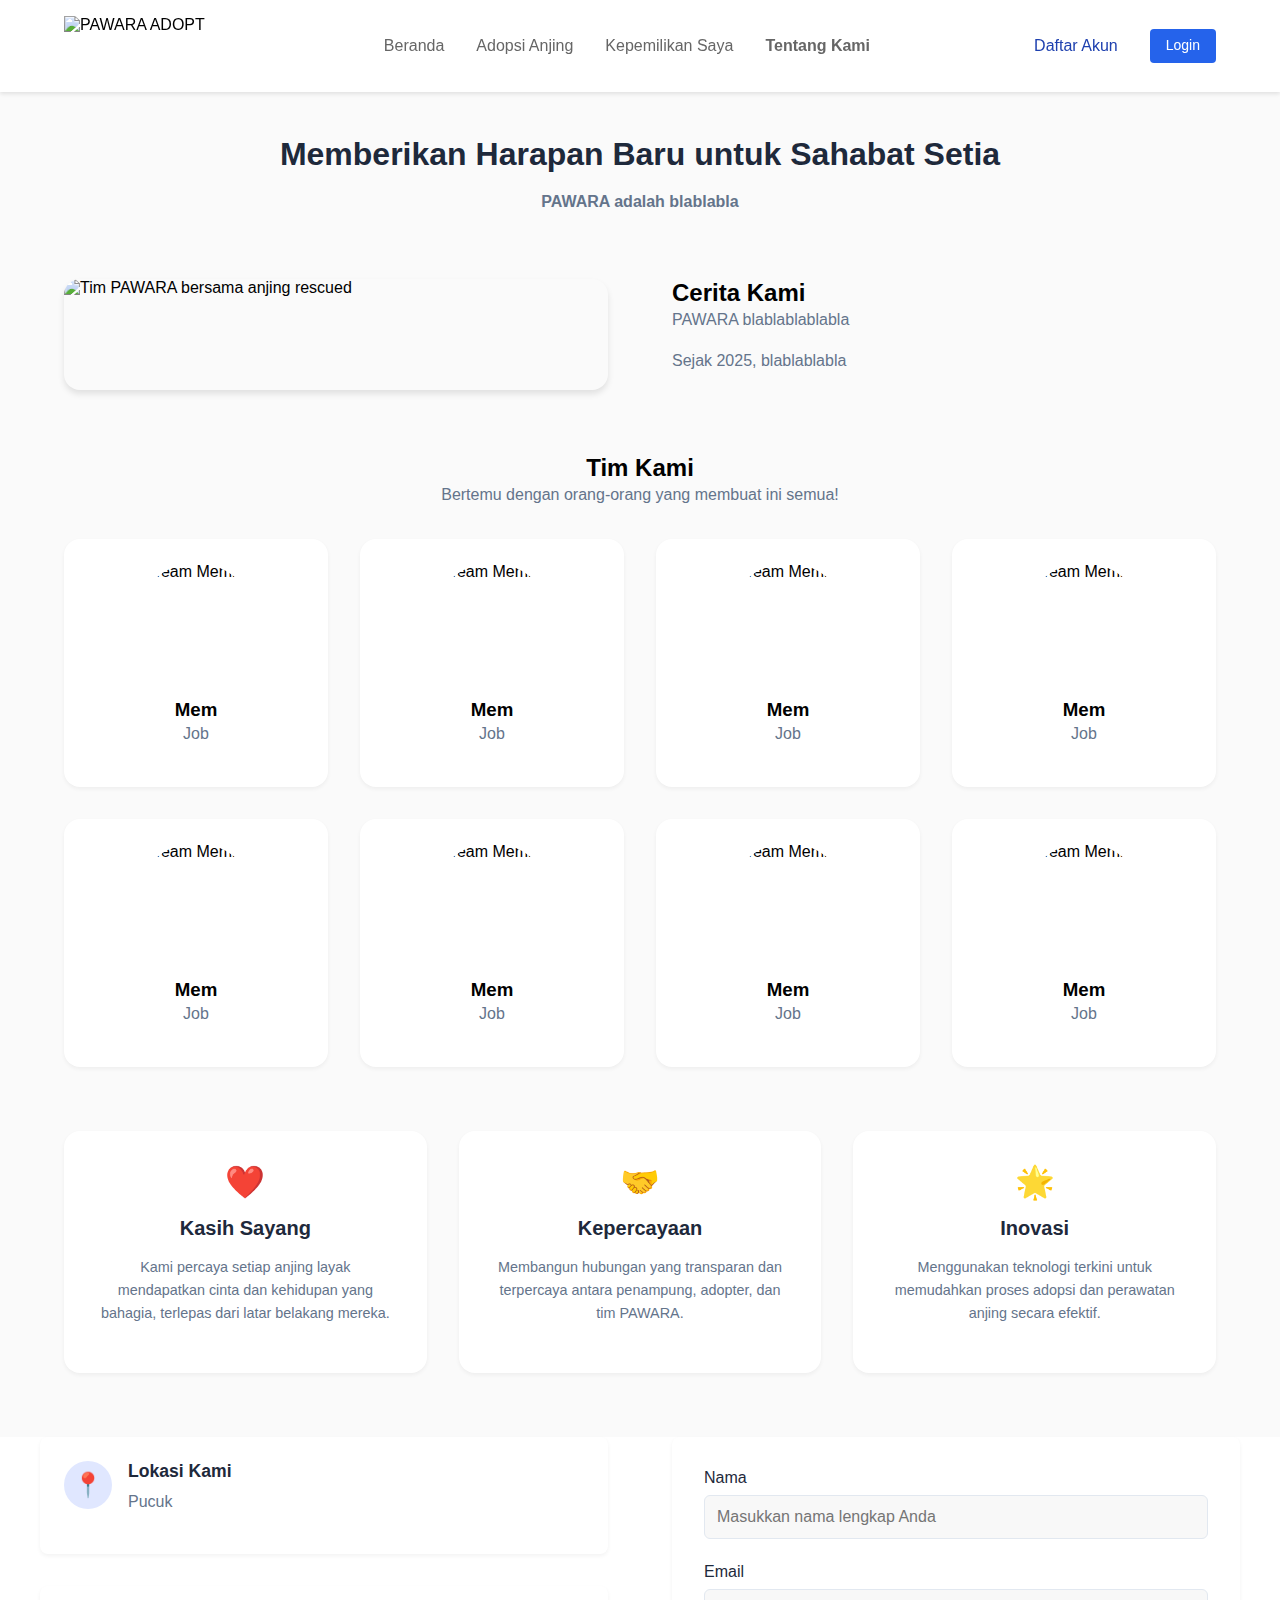
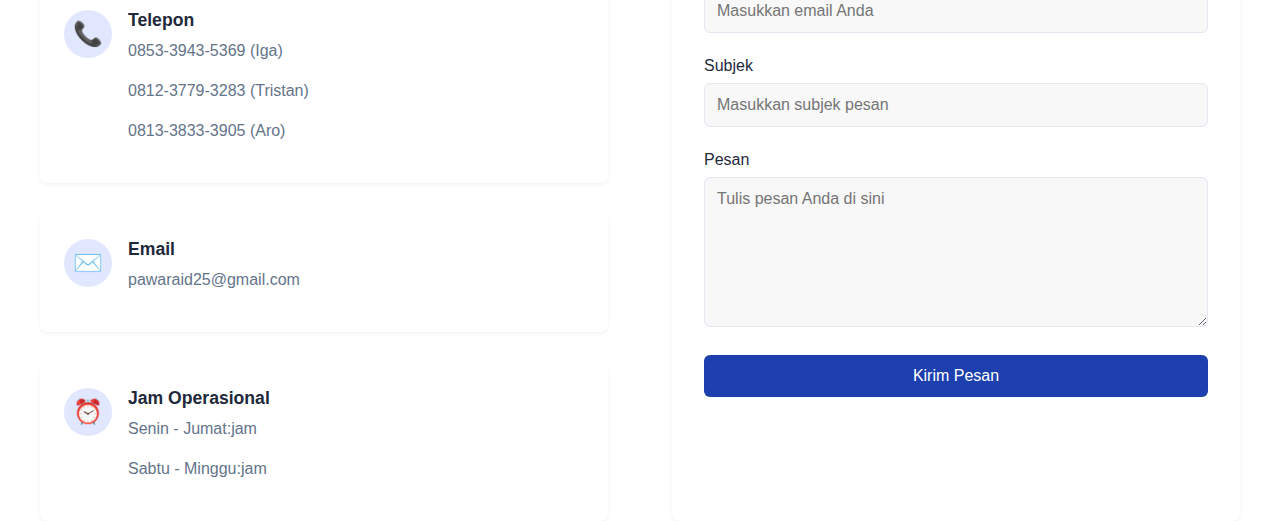
==== about.html @ 2e893279 "Add files via upload" ====
<!DOCTYPE html>
<html lang="en">
<head>
    <meta charset="UTF-8">
    <meta http-equiv="X-UA-Compatible" content="IE=edge">
    <meta name="viewport" content="width=device-width, initial-scale=1.0">
    <script src="https://kit.fontawesome.com/f90068558c.js" crossorigin="anonymous"></script>
    <link rel="stylesheet" type="text/css" href="styles.css">
    <link rel="preconnect" href="https://fonts.googleapis.com">
    <link rel="preconnect" href="https://fonts.gstatic.com" crossorigin>
    <link rel="stylesheet" href="../static/css/style.css">
    <title>Pawara_adopt</title>
</head>
<body>
    <nav>
        <div class="logo">
            <img src="assets/images/pawara.png" alt="PAWARA ADOPT">
        </div>
        <div class="nav-links">
            <a href="index.html">Beranda</a>
            <a href="adopt.html">Adopsi Anjing</a>
            <a href="mine.html">Kepemilikan Saya</a>
            <a href="about.html"><b>Tentang Kami</b></a>
        </div>
        <div class="nav-buttons">
            <a href="#" class="btn btn-outline">Daftar Akun</a>
            <a href="#" class="btn btn-primary">Login</a>
        </div>
    </nav><br><br><br><br>

    <section class="about-section" id="about">
        <div class="about-header">
            <h2>Memberikan Harapan Baru untuk Sahabat Setia</h2>
            <p class="subtitle">PAWARA adalah blablabla</p>
        </div>

        <div class="about-grid">
            <div class="about-image">
                <img src="/api/placeholder/600/400" alt="Tim PAWARA bersama anjing rescued">
            </div>
            <div class="about-content">
                <h2>Cerita Kami</h2>
                <p>PAWARA blablablablabla</p>
                <p>Sejak 2025, blablablabla</p>
            </div>
        </div>

        <div class="team-section">
            <h2>Tim Kami</h2>
            <p>Bertemu dengan orang-orang yang membuat ini semua!</p>
            
            <div class="team-grid">
                <div class="team-member">
                    <div class="member-image">
                        <img src="/api/placeholder/120/120" alt="Team Member">
                    </div>
                    <h3>Mem</h3>
                    <p>Job</p>
                </div>
                <div class="team-member">
                    <div class="member-image">
                        <img src="/api/placeholder/120/120" alt="Team Member">
                    </div>
                    <h3>Mem</h3>
                    <p>Job</p>
                </div>
                <div class="team-member">
                    <div class="member-image">
                        <img src="/api/placeholder/120/120" alt="Team Member">
                    </div>
                    <h3>Mem</h3>
                    <p>Job</p>
                </div>
                <div class="team-member">
                    <div class="member-image">
                        <img src="/api/placeholder/120/120" alt="Team Member">
                    </div>
                    <h3>Mem</h3>
                    <p>Job</p>
                </div>
                <div class="team-member">
                    <div class="member-image">
                        <img src="/api/placeholder/120/120" alt="Team Member">
                    </div>
                    <h3>Mem</h3>
                    <p>Job</p>
                </div>
                <div class="team-member">
                    <div class="member-image">
                        <img src="/api/placeholder/120/120" alt="Team Member">
                    </div>
                    <h3>Mem</h3>
                    <p>Job</p>
                </div>
                <div class="team-member">
                    <div class="member-image">
                        <img src="/api/placeholder/120/120" alt="Team Member">
                    </div>
                    <h3>Mem</h3>
                    <p>Job</p>
                </div>
                <div class="team-member">
                    <div class="member-image">
                        <img src="/api/placeholder/120/120" alt="Team Member">
                    </div>
                    <h3>Mem</h3>
                    <p>Job</p>
                </div>
            </div>
        </div>

        <div class="mission-values">
            <div class="value-card">
                <div class="value-icon">❤️</div>
                <h3>Kasih Sayang</h3>
                <p>Kami percaya setiap anjing layak mendapatkan cinta dan kehidupan yang bahagia, terlepas dari latar belakang mereka.</p>
            </div>
            <div class="value-card">
                <div class="value-icon">🤝</div>
                <h3>Kepercayaan</h3>
                <p>Membangun hubungan yang transparan dan terpercaya antara penampung, adopter, dan tim PAWARA.</p>
            </div>
            <div class="value-card">
                <div class="value-icon">🌟</div>
                <h3>Inovasi</h3>
                <p>Menggunakan teknologi terkini untuk memudahkan proses adopsi dan perawatan anjing secara efektif.</p>
            </div>
        </div>
    </section>
    <div class="contact-grid">
        <div class="contact-info">
            <div class="info-card">
                <div class="info-icon">📍</div>
                <div class="info-content">
                    <h3>Lokasi Kami</h3>
                    <p>Pucuk</p>
                </div>
            </div>

            <div class="info-card">
                <div class="info-icon">📞</div>
                <div class="info-content">
                    <h3>Telepon</h3>
                    <p>0853-3943-5369 (Iga)</p>
                    <p>0812-3779-3283 (Tristan)</p>
                    <p>0813-3833-3905 (Aro)</p>
                </div>
            </div>

            <div class="info-card">
                <div class="info-icon">✉️</div>
                <div class="info-content">
                    <h3>Email</h3>
                    <p>pawaraid25@gmail.com</p>
                </div>
            </div>

            <div class="info-card">
                <div class="info-icon">⏰</div>
                <div class="info-content">
                    <h3>Jam Operasional</h3>
                    <p>Senin - Jumat:jam</p>
                    <p>Sabtu - Minggu:jam</p>
                </div>
            </div>
        </div>

        <div class="contact-form">
            <form>
                <div class="form-group">
                    <label for="name">Nama</label>
                    <input type="text" id="name" placeholder="Masukkan nama lengkap Anda">
                </div>

                <div class="form-group">
                    <label for="email">Email</label>
                    <input type="email" id="email" placeholder="Masukkan email Anda">
                </div>

                <div class="form-group">
                    <label for="subject">Subjek</label>
                    <input type="text" id="subject" placeholder="Masukkan subjek pesan">
                </div>

                <div class="form-group">
                    <label for="message">Pesan</label>
                    <textarea id="message" placeholder="Tulis pesan Anda di sini"></textarea>
                </div>

                <button type="submit" class="submit-btn">Kirim Pesan</button>
            </form>
        </div>
    </div>
</body>
</html>
---- styles.css ----
* {
    margin: 0;
    padding: 0;
    box-sizing: border-box;
    font-family: system-ui, -apple-system, sans-serif;
}

nav {
    display: flex;
    justify-content: space-between;
    align-items: center;
    padding: 1rem 5%;
    background: white;
    box-shadow: 0 2px 4px rgba(0,0,0,0.1);
    position: fixed;
    width: 100%;
}

.logo img {
    height: 60px;
    width: auto;
    display: block;
    margin-right: 31px;
}

.nav-links {
    display: flex;
    gap: 2rem;
    align-items: center;
}

.nav-links a {
    text-decoration: none;
    color: #666;
}

.nav-buttons {
    display: flex;
    gap: 1rem;
}

.btn {
    padding: 0.5rem 1rem;
    border-radius: 4px;
    text-decoration: none;
}

.btn-outline {
    color: #1e40af;
}

.btn-primary {
    background: #1e40af;
    color: white;
}

main {
    padding: 2rem 5%;
    min-height: 80vh;
    background: #fafafa;
}

.hero {
    display: flex;
    gap: 4rem;
    align-items: center;
    margin: 2rem 0;
}

.hero-image {
    flex: 1;
    border-radius: 1rem;
    overflow: hidden;
}

.hero-image img {
    width: 100%;
    height: auto;
    object-fit: cover;
}

.hero-content {
    flex: 1;
}

h1 {
    font-size: 2.5rem;
    color: #1e293b;
    margin-bottom: 1rem;
}

p {
    color: #64748b;
    line-height: 1.6;
    margin-bottom: 1rem;
}

.cta-button {
    display: inline-block;
    padding: 0.75rem 1.5rem;
    background: #1e40af;
    color: white;
    text-decoration: none;
    border-radius: 4px;
    margin-top: 1rem;
}

.benefits {
    text-align: center;
    padding: 4rem 0;
}

.benefits h2 {
    font-size: 2rem;
    color: #1e293b;
}

.features {
    display: grid;
    grid-template-columns: repeat(3, 1fr);
    gap: 2rem;
    margin: 4rem 0;
}

.feature-card {
    background: white;
    padding: 2rem;
    border-radius: 1rem;
    box-shadow: 0 2px 4px rgba(0,0,0,0.05);
}

.feature-icon {
    font-size: 2rem;
    margin-bottom: 1rem;
}

.feature-card h3 {
    font-size: 1.25rem;
    margin-bottom: 1rem;
    color: #1e293b;
}

.feature-card p {
    color: #64748b;
}

.ai-section {
    background: #dadaf7;
    border-radius: 1rem;
    display: flex;
    align-items: center;
    margin: 4rem 0;
    padding-left: 20px;
}

.ai-content {
    flex: 2;
}

.search-section {
    margin: 4rem 0;
}

.search-header {
    display: flex;
    justify-content: space-between;
    align-items: center;
    margin-bottom: 2rem;
}

.search-bar {
    display: flex;
    gap: 1rem;
}

.search-input {
    flex: 1;
    padding: 0.75rem;
    border: 1px solid #e2e8f0;
    border-radius: 4px;
    min-width: 300px;
}

.filter-button {
    padding: 0.75rem 1.5rem;
    background: #1e40af;
    color: white;
    border: none;
    border-radius: 4px;
    cursor: pointer;
    display: flex;
    align-items: center;
    gap: 0.5rem;
}

@media (max-width: 768px) {
    .hero {
        flex-direction: column;
    }
    
    .nav-links {
        display: none;
    }

    .features {
        grid-template-columns: 1fr;
    }

    .ai-section {
        flex-direction: column;
    }
}
.dog-grid {
    display: grid;
    grid-template-columns: repeat(3, 1fr);
    gap: 2rem;
    margin-top: 2rem;
}

.dog-card {
    background: white;
    border-radius: 0.5rem;
    overflow: hidden;
}

.dog-image {
    width: 100%;
    height: 200px;
    object-fit: cover;
}

.dog-content {
    padding: 1rem;
}

.dog-name {
    font-size: 1.25rem;
    font-weight: 600;
    color: #1e293b;
    margin-bottom: 0.5rem;
}

.dog-description {
    color: #64748b;
    font-size: 0.875rem;
    margin-bottom: 1rem;
    line-height: 1.5;
}

.card-buttons {
    display: flex;
    gap: 0.5rem;
    margin-top: 1rem;
}

.btn-primary {
    background: #1e40af;
    color: #f1f5f9;
    padding: 0.5rem 1rem;
    border-radius: 4px;
    text-decoration: none;
    font-size: 0.875rem;
}

.btn-secondary {
    background: #f1f5f9;
    color: #1e40af;
    padding: 0.5rem 1rem;
    border-radius: 4px;
    text-decoration: none;
    font-size: 0.875rem;
}

.load-more {
    text-align: center;
    margin: 2rem 0;
}

.load-more a {
    color: #1e40af;
    text-decoration: none;
    display: flex;
    align-items: center;
    justify-content: center;
    gap: 0.5rem;
}

@media (max-width: 1024px) {
    .dog-grid {
        grid-template-columns: repeat(2, 1fr);
    }
}

@media (max-width: 640px) {
    .dog-grid {
        grid-template-columns: 1fr;
    }
}

* {
    box-sizing: border-box;
    margin: 0;
    padding: 0;
    font-family: -apple-system, BlinkMacSystemFont, "Segoe UI", Roboto, sans-serif;
}

.container {
    max-width: 800px;
    margin: 0 auto;
    background: white;
    padding: 30px;
    border-radius: 12px;
    box-shadow: 0 2px 4px rgba(0, 0, 0, 0.1);
}

h1 {
    font-size: 24px;
    color: #1a1a1a;
    margin-bottom: 10px;
}

.subtitle {
    color: #666;
    margin-bottom: 30px;
}

.form-section {
    margin-bottom: 30px;
}

.form-section h2 {
    font-size: 20px;
    margin-bottom: 20px;
    color: #1a1a1a;
}

.form-group {
    margin-bottom: 20px;
}

label {
    display: block;
    margin-bottom: 8px;
    color: #1a1a1a;
    font-weight: 500;
}

input, select, textarea {
    width: 100%;
    padding: 12px;
    border: 1px solid #ddd;
    border-radius: 8px;
    font-size: 16px;
    color: #1a1a1a;
    background: #f8f8f8;
}

textarea {
    min-height: 100px;
    resize: vertical;
}

.upload-box {
    border: 2px dashed #ddd;
    padding: 30px;
    border-radius: 8px;
    text-align: center;
    background: #f8f8f8;
    cursor: pointer;
    transition: all 0.3s ease;
    position: relative;
}

.upload-box:hover {
    border-color: #666;
    background: #f0f0f0;
}

.upload-box.dragover {
    border-color: #2563eb;
    background: #f0f7ff;
}

.upload-icon {
    font-size: 24px;
    color: #666;
    margin-bottom: 10px;
}

.file-input {
    position: absolute;
    top: 0;
    left: 0;
    width: 100%;
    height: 100%;
    opacity: 0;
    cursor: pointer;
}

.file-info {
    margin-top: 10px;
    display: none;
}

.file-info.active {
    display: block;
    color: #2563eb;
}

.error-message {
    color: #dc2626;
    font-size: 14px;
    margin-top: 5px;
    display: none;
}

.button-group {
    display: flex;
    gap: 15px;
    margin-top: 30px;
}

button {
    padding: 12px 24px;
    border: none;
    border-radius: 8px;
    font-size: 16px;
    font-weight: 500;
    cursor: pointer;
    transition: all 0.3s ease;
}

.btn-primary {
    background: #2563eb;
    color: white;
}

.btn-primary:hover {
    background: #1d4ed8;
}

.btn-secondary {
    background: transparent;
    color: #666;
}

.btn-secondary:hover {
    background: #f0f0f0;
}

.helper-text {
    font-size: 14px;
    color: #666;
    margin-top: 4px;
}

.progress-bar {
    width: 100%;
    height: 4px;
    background: #f0f0f0;
    margin-top: 10px;
    border-radius: 2px;
    display: none;
}

.progress {
    width: 0%;
    height: 100%;
    background: #2563eb;
    border-radius: 2px;
    transition: width 0.3s ease;
}
.about-section {
    padding: 4rem 5%;
    background: #fafafa;
}

.about-header {
    text-align: center;
    margin-bottom: 3rem;
}

.about-header p {
    color: #1e40af;
    font-weight: 600;
    margin-bottom: 0.5rem;
}

.about-header h2 {
    font-size: 2rem;
    color: #1e293b;
    margin-bottom: 1rem;
}

.about-header .subtitle {
    max-width: 700px;
    margin: 0 auto;
    color: #64748b;
}

.about-grid {
    display: grid;
    grid-template-columns: repeat(2, 1fr);
    gap: 4rem;
    margin: 4rem 0;
}

.about-content {
    display: flex;
    flex-direction: column;
    justify-content: center;
}

.about-image {
    border-radius: 1rem;
    overflow: hidden;
    box-shadow: 0 4px 6px rgba(0, 0, 0, 0.1);
}

.about-image img {
    width: 100%;
    height: auto;
    object-fit: cover;
}

.mission-values {
    display: grid;
    grid-template-columns: repeat(3, 1fr);
    gap: 2rem;
    margin-top: 4rem;
}

.value-card {
    background: white;
    padding: 2rem;
    border-radius: 1rem;
    box-shadow: 0 2px 4px rgba(0,0,0,0.05);
    text-align: center;
}

.value-icon {
    font-size: 2rem;
    margin-bottom: 1rem;
    color: #1e40af;
}

.value-card h3 {
    font-size: 1.25rem;
    margin-bottom: 1rem;
    color: #1e293b;
}

.value-card p {
    color: #64748b;
    font-size: 0.9rem;
    line-height: 1.6;
}

@media (max-width: 768px) {
    .about-grid {
        grid-template-columns: 1fr;
        gap: 2rem;
    }

    .mission-values {
        grid-template-columns: 1fr;
    }
}
.contact-section {
    padding: 4rem 5%;
    background: #fafafa;
}

.contact-header {
    text-align: center;
    margin-bottom: 3rem;
}

.contact-header p {
    color: #1e40af;
    font-weight: 600;
    margin-bottom: 0.5rem;
}

.contact-header h2 {
    font-size: 2rem;
    color: #1e293b;
    margin-bottom: 1rem;
}

.contact-grid {
    display: grid;
    grid-template-columns: repeat(2, 1fr);
    gap: 4rem;
    max-width: 1200px;
    margin: 0 auto;
}

.contact-info {
    display: flex;
    flex-direction: column;
    gap: 2rem;
}

.info-card {
    display: flex;
    gap: 1rem;
    padding: 1.5rem;
    background: white;
    border-radius: 0.5rem;
    box-shadow: 0 2px 4px rgba(0,0,0,0.05);
}

.info-icon {
    width: 48px;
    height: 48px;
    background: #e0e7ff;
    border-radius: 50%;
    display: flex;
    align-items: center;
    justify-content: center;
    color: #1e40af;
    font-size: 1.5rem;
}

.info-content h3 {
    color: #1e293b;
    margin-bottom: 0.5rem;
    font-size: 1.1rem;
}

.info-content p {
    color: #64748b;
    line-height: 1.5;
}

.contact-form {
    background: white;
    padding: 2rem;
    border-radius: 0.5rem;
    box-shadow: 0 2px 4px rgba(0,0,0,0.05);
}

.form-group {
    margin-bottom: 1.5rem;
}

.form-group label {
    display: block;
    margin-bottom: 0.5rem;
    color: #1e293b;
    font-weight: 500;
}

.form-group input,
.form-group textarea {
    width: 100%;
    padding: 0.75rem;
    border: 1px solid #e2e8f0;
    border-radius: 0.375rem;
    font-size: 1rem;
    transition: border-color 0.2s;
}

.form-group input:focus,
.form-group textarea:focus {
    outline: none;
    border-color: #1e40af;
}

.form-group textarea {
    min-height: 150px;
    resize: vertical;
}

.submit-btn {
    background: #1e40af;
    color: white;
    padding: 0.75rem 1.5rem;
    border: none;
    border-radius: 0.375rem;
    font-weight: 500;
    cursor: pointer;
    transition: background-color 0.2s;
    width: 100%;
}

.submit-btn:hover {
    background: #1d4ed8;
}

@media (max-width: 768px) {
    .contact-grid {
        grid-template-columns: 1fr;
        gap: 2rem;
    }
}
.team-section {
    text-align: center;
    margin: 4rem 0;
}

.team-grid {
    display: grid;
    grid-template-columns: repeat(4, 1fr);
    gap: 2rem;
    margin-top: 2rem;
}

.team-member {
    background: white;
    border-radius: 1rem;
    padding: 1.5rem;
    box-shadow: 0 2px 4px rgba(0,0,0,0.05);
}

.member-image {
    width: 120px;
    height: 120px;
    border-radius: 50%;
    margin: 0 auto 1rem;
    overflow: hidden;
}

.member-image img {
    width: 100%;
    height: 100%;
    object-fit: cover;
}
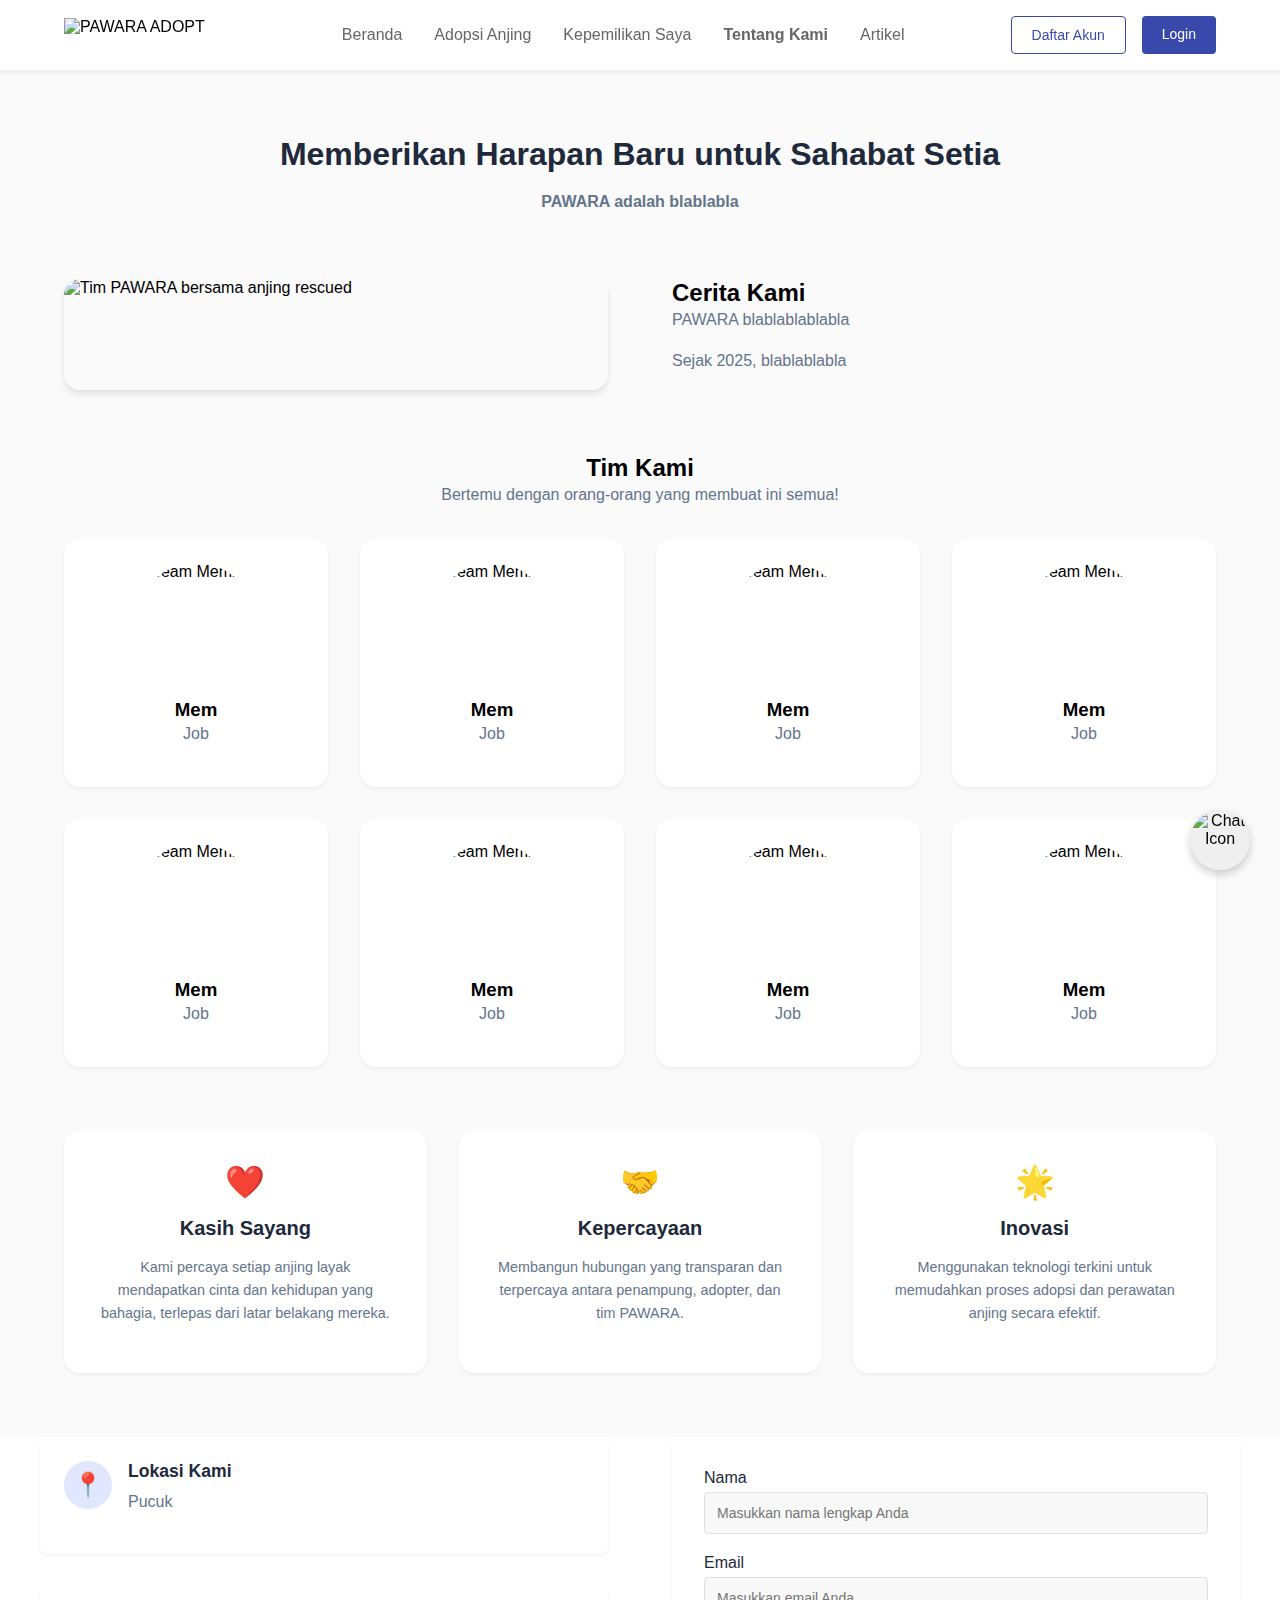
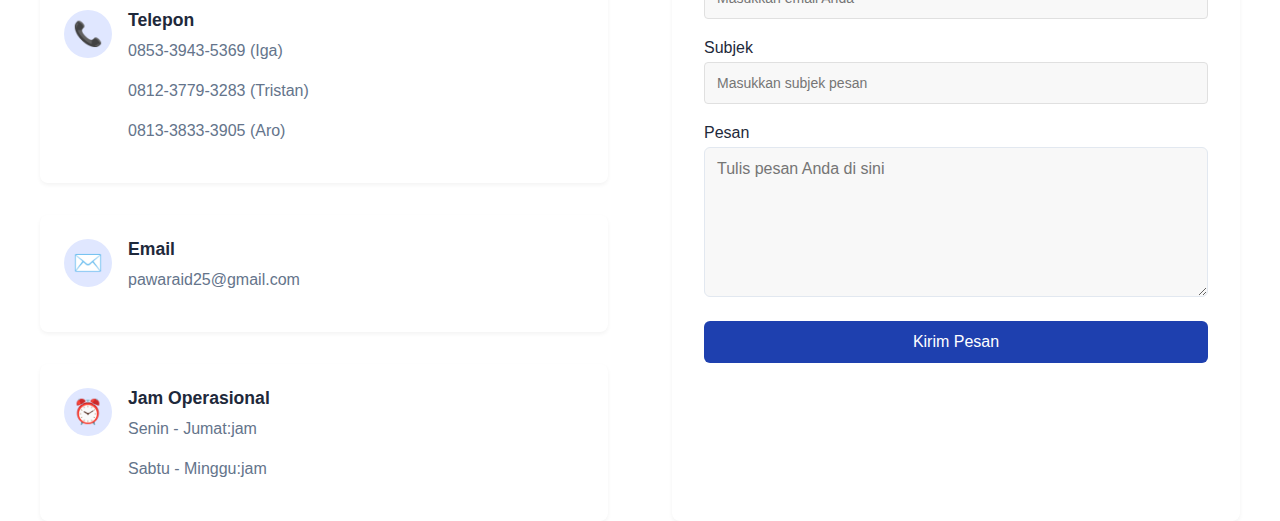
==== commit b3139aa0: "Add files via upload" ====
--- a/about.html
+++ b/about.html
@@ -9,7 +9,7 @@
     <link rel="preconnect" href="https://fonts.googleapis.com">
     <link rel="preconnect" href="https://fonts.gstatic.com" crossorigin>
     <link rel="stylesheet" href="../static/css/style.css">
-    <title>Pawara_adopt</title>
+    <title>Kami - Pawara Adopt</title>
 </head>
 <body>
     <nav>
@@ -21,6 +21,7 @@
             <a href="adopt.html">Adopsi Anjing</a>
             <a href="mine.html">Kepemilikan Saya</a>
             <a href="about.html"><b>Tentang Kami</b></a>
+            <a href="artikel.html">Artikel</a>
         </div>
         <div class="nav-buttons">
             <a href="#" class="btn btn-outline">Daftar Akun</a>
@@ -191,5 +192,88 @@
             </form>
         </div>
     </div>
+    <button class="chat-popup-trigger" onclick="toggleChatPopup()">
+        <img src="assets/images/icon.png" alt="Chat Icon">
+    </button>
+
+<div id="chatPopupContainer" class="chat-popup-container">
+    <div class="chat-popup">
+        <div class="chat-header">
+            <div class="chat-header-title">
+                <strong>Tanya AI PAWARA</strong>
+                <div style="font-size: 12px; color: #a0a0a0;">Online</div>
+            </div>
+            <button class="close-button" onclick="toggleChatPopup()">
+                <svg xmlns="http://www.w3.org/2000/svg" viewBox="0 0 24 24" fill="none" stroke="currentColor" stroke-width="2" stroke-linecap="round" stroke-linejoin="round">
+                    <line x1="18" y1="6" x2="6" y2="18"></line>
+                    <line x1="6" y1="6" x2="18" y2="18"></line>
+                </svg>
+            </button>
+        </div>
+        <div class="chat-body" id="chatBody">
+            <div class="chat-message ai-message">
+                Halo! Saya Pawara, asisten AI yang siap membantu Anda dengan informasi tentang anjing jalanan dan bagaimana membantu mereka. Ada yang bisa saya bantu?
+            </div>
+            <div class="chat-message user-message">
+                Bagaimana cara terbaik membantu anjing jalanan tanpa harus mengadopsi?
+            </div>
+            <div class="chat-message ai-message">
+                Anda bisa membantu dengan memberikan makanan, mendukung shelter melalui donasi, menjadi relawan, atau menyebarkan informasi tentang adopsi untuk meningkatkan peluang mereka mendapatkan rumah.
+            </div>
+        </div>
+        
+        <div class="chat-input">
+            <input type="text" placeholder="Masukan pertanyaanmu" id="chatInput">
+            <button onclick="sendMessage()">➤</button>
+        </div>
+    </div>
+</div>
+<script>
+    function toggleChatPopup() {
+        const popup = document.getElementById('chatPopupContainer');
+        if (popup.style.display === 'block') {
+            popup.style.display = 'none';
+        } else {
+            popup.style.display = 'block';
+        }
+    }
+
+    function sendMessage() {
+        const input = document.getElementById('chatInput');
+        const message = input.value.trim();
+        
+        if (message !== '') {
+            const chatBody = document.getElementById('chatBody');
+            
+            // Create user message
+            const userMsg = document.createElement('div');
+            userMsg.className = 'chat-message user-message';
+            userMsg.textContent = message;
+            chatBody.appendChild(userMsg);
+            
+            // Clear input
+            input.value = '';
+            
+            // Auto scroll to bottom
+            chatBody.scrollTop = chatBody.scrollHeight;
+            
+            // Simulate AI response after a short delay
+            setTimeout(() => {
+                const aiMsg = document.createElement('div');
+                aiMsg.className = 'chat-message ai-message';
+                aiMsg.textContent = 'Terima kasih atas pertanyaan Anda. Saya, Pawara, akan membantu menjawabnya segera.';
+                chatBody.appendChild(aiMsg);
+                chatBody.scrollTop = chatBody.scrollHeight;
+            }, 1000);
+        }
+    }
+    
+    // Allow sending message with Enter key
+    document.getElementById('chatInput').addEventListener('keypress', function(e) {
+        if (e.key === 'Enter') {
+            sendMessage();
+        }
+    });
+</script>
 </body>
 </html>--- a/styles.css
+++ b/styles.css
@@ -726,4 +726,687 @@
     width: 100%;
     height: 100%;
     object-fit: cover;
+}
+.floating-icon {
+    position: fixed;
+    bottom: 20px;
+    right: 20px;
+    width: 60px;
+    height: 60px;
+    border-radius: 50%;
+    display: flex;
+    justify-content: center;
+    align-items: center;
+    box-shadow: 0 4px 6px rgba(0,0,0,0.1);
+    cursor: pointer;
+    transition: transform 0.3s ease, box-shadow 0.3s ease;
+    z-index: 1000;
+}
+
+.floating-icon:hover {
+    transform: scale(1.1);
+    box-shadow: 0 6px 8px rgba(0,0,0,0.2);
+}
+
+.floating-icon img {
+    width: 60px;
+    height: 60px;
+}
+* {
+    box-sizing: border-box;
+    margin: 0;
+    padding: 0;
+}
+.chat-popup-trigger {
+    position: fixed;
+    bottom: 30px;
+    right: 30px;
+    width: 60px;
+    height: 60px;
+    border-radius: 50%;
+    border: none;
+    cursor: pointer;
+    box-shadow: 0 4px 8px rgba(0, 0, 0, 0.2);
+    display: flex;
+    justify-content: center;
+    align-items: center;
+    z-index: 999;
+    transition: all 0.3s ease;
+    padding: 0;
+    overflow: hidden;
+}
+
+.chat-popup-trigger:hover {
+    transform: scale(1.1);
+    background-color: #1e40af;
+}
+
+.chat-popup-trigger img {
+    width: 57px;
+    height: 57px;
+}
+
+.chat-popup-container {
+    position: fixed;
+    bottom: 100px;
+    right: 30px;
+    width: 360px;
+    height: 550px;
+    background-color: white;
+    border-radius: 16px;
+    box-shadow: 0 5px 20px rgba(0, 0, 0, 0.2);
+    display: none;
+    z-index: 1000;
+    overflow: hidden;
+}
+
+.chat-popup {
+    display: flex;
+    flex-direction: column;
+    width: 100%;
+    height: 100%;
+}
+
+.chat-header {
+    padding: 15px 20px;
+    border-bottom: 1px solid #eaeaea;
+    display: flex;
+    align-items: center;
+    background-color: #fff;
+}
+
+.close-button {
+    background: none;
+    border: none;
+    cursor: pointer;
+    color: #666;
+    margin-left: auto;
+    padding: 5px;
+}
+
+.close-button:hover {
+    color: #333;
+}
+
+.close-button svg {
+    width: 20px;
+    height: 20px;
+}
+
+.chat-header img {
+    width: 45px;
+    height: 45px;
+    border-radius: 50%;
+    margin-right: 15px;
+    object-fit: cover;
+}
+
+.chat-header-title {
+    display: flex;
+    flex-direction: column;
+}
+
+.chat-header-title strong {
+    font-size: 16px;
+    color: #333;
+}
+
+.chat-body {
+    flex: 1;
+    padding: 20px;
+    overflow-y: auto;
+    background-color: #f9f9f9;
+}
+
+.chat-message {
+    padding: 10px 15px;
+    border-radius: 18px;
+    margin-bottom: 15px;
+    max-width: 80%;
+    position: relative;
+    word-wrap: break-word;
+}
+
+.user-message {
+    background-color: #1e40af;
+    color: white;
+    margin-left: auto;
+    border-bottom-right-radius: 5px;
+}
+
+.ai-message {
+    background-color: #e9e9e9;
+    color: #333;
+    margin-right: auto;
+    border-bottom-left-radius: 5px;
+}
+
+.chat-input {
+    padding: 15px;
+    display: flex;
+    align-items: center;
+    background-color: #fff;
+    border-top: 1px solid #eaeaea;
+}
+
+.chat-input input {
+    flex: 1;
+    padding: 10px 15px;
+    border: 1px solid #ddd;
+    border-radius: 25px;
+    outline: none;
+    font-size: 14px;
+}
+
+.chat-input input:focus {
+    border-color: #1e40af;
+}
+
+.chat-input button {
+    width: 40px;
+    height: 40px;
+    border-radius: 50%;
+    background-color: #1e40af;
+    color: white;
+    border: none;
+    margin-left: 10px;
+    cursor: pointer;
+    display: flex;
+    justify-content: center;
+    align-items: center;
+    font-size: 16px;
+    transition: all 0.3s ease;
+}
+
+.chat-input button:hover {
+    background-color: #1e40af;
+}
+
+.heading-text {
+    text-align: center;
+    color: #333;
+    margin-top: 20px;
+    margin-bottom: 10px;
+    font-size: 18px;
+    font-weight: bold;
+}
+
+.description-text {
+    text-align: center;
+    color: #666;
+    margin-bottom: 20px;
+    padding: 0 20px;
+    font-size: 14px;
+    line-height: 1.5;
+}
+
+/* Responsive Design */
+@media (max-width: 600px) {
+    .chat-popup-container {
+        width: 90%;
+        right: 5%;
+        left: 5%;
+        height: 80vh;
+    }
+}
+:root {
+    --primary-color: #3949AB;
+    --primary-hover: #303F9F;
+    --secondary-color: #FFFFFF;
+    --text-color: #212121;
+    --text-light: #757575;
+    --border-color: #E0E0E0;
+    --background-light: #F5F5F5;
+    --error-color: #D32F2F;
+    --success-color: #388E3C;
+}
+
+* {
+    margin: 0;
+    padding: 0;
+    box-sizing: border-box;
+}
+
+.container2 {
+    max-width: 1200px;
+    margin: 0 auto;
+    padding: 0 20px;
+}
+
+a {
+    text-decoration: none;
+    color: var(--primary-color);
+}
+
+ul {
+    list-style: none;
+}
+
+img {
+    max-width: 100%;
+}
+
+/* Button Styles */
+.btn {
+    display: inline-block;
+    padding: 10px 20px;
+    border-radius: 4px;
+    font-weight: 500;
+    cursor: pointer;
+    transition: all 0.3s ease;
+    font-size: 14px;
+    border: none;
+}
+
+.btn-primary {
+    background-color: var(--primary-color);
+    color: white;
+}
+
+.btn-primary:hover {
+    background-color: var(--primary-hover);
+}
+
+.btn-outline {
+    background-color: transparent;
+    color: var(--primary-color);
+    border: 1px solid var(--primary-color);
+}
+
+.btn-outline:hover {
+    background-color: rgba(57, 73, 171, 0.1);
+}
+
+.btn-full {
+    width: 100%;
+    padding: 12px;
+    font-size: 16px;
+}
+
+.btn-social {
+    display: flex;
+    align-items: center;
+    justify-content: center;
+    background-color: white;
+    border: 1px solid var(--border-color);
+    margin-bottom: 10px;
+    gap: 10px;
+}
+
+.btn-social img {
+    width: 20px;
+    height: 20px;
+}
+
+.btn-social:hover {
+    background-color: var(--background-light);
+}
+
+/* Header */
+header {
+    background-color: var(--secondary-color);
+    box-shadow: 0 2px 5px rgba(0, 0, 0, 0.1);
+    position: sticky;
+    top: 0;
+    z-index: 100;
+}
+
+header .container2 {
+    display: flex;
+    justify-content: space-between;
+    align-items: center;
+    padding: 15px 20px;
+}
+
+.logo img {
+    height: 35px;
+}
+
+nav ul {
+    display: flex;
+}
+
+nav ul li {
+    margin-left: 25px;
+}
+
+nav ul li a {
+    color: var(--text-color);
+    font-weight: 500;
+}
+
+nav ul li a:hover {
+    color: var(--primary-color);
+}
+
+.auth-buttons {
+    display: flex;
+    gap: 10px;
+}
+
+/* Authentication Section */
+.auth-section {
+    padding: 60px 0;
+    background-color: var(--background-light);
+    min-height: calc(100vh - 150px);
+    display: flex;
+    align-items: center;
+}
+
+.auth-container {
+    max-width: 500px;
+    margin: 0 auto;
+    padding: 30px;
+    background-color: white;
+    border-radius: 8px;
+    box-shadow: 0 4px 10px rgba(0, 0, 0, 0.1);
+}
+
+.auth-container h1 {
+    font-size: 24px;
+    margin-bottom: 10px;
+    color: var(--text-color);
+    text-align: center;
+}
+
+.auth-description {
+    color: var(--text-light);
+    text-align: center;
+    margin-bottom: 30px;
+}
+
+.auth-form {
+    margin-bottom: 20px;
+}
+
+.form-group {
+    margin-bottom: 20px;
+}
+
+.form-group label {
+    display: block;
+    margin-bottom: 5px;
+    font-weight: 500;
+}
+
+.form-group input {
+    width: 100%;
+    padding: 12px;
+    border: 1px solid var(--border-color);
+    border-radius: 4px;
+    font-size: 14px;
+}
+
+.form-group input:focus {
+    border-color: var(--primary-color);
+    outline: none;
+}
+
+.form-group small {
+    font-size: 12px;
+    color: var(--text-light);
+    display: block;
+    margin-top: 5px;
+}
+
+.form-options {
+    display: flex;
+    justify-content: space-between;
+    align-items: center;
+    margin-bottom: 20px;
+}
+
+.remember-me, .terms-check {
+    display: flex;
+    align-items: center;
+    gap: 5px;
+}
+
+.forgot-password {
+    font-size: 14px;
+}
+
+.auth-separator {
+    position: relative;
+    text-align: center;
+    margin: 20px 0;
+}
+
+.auth-separator::before {
+    content: "";
+    position: absolute;
+    top: 50%;
+    left: 0;
+    width: 45%;
+    height: 1px;
+    background-color: var(--border-color);
+}
+
+.auth-separator::after {
+    content: "";
+    position: absolute;
+    top: 50%;
+    right: 0;
+    width: 45%;
+    height: 1px;
+    background-color: var(--border-color);
+}
+
+.auth-separator span {
+    background-color: white;
+    padding: 0 10px;
+    position: relative;
+    z-index: 1;
+    color: var(--text-light);
+}
+
+.social-login {
+    display: flex;
+    flex-direction: column;
+    gap: 10px;
+    margin-bottom: 20px;
+}
+
+.auth-redirect {
+    text-align: center;
+    font-size: 14px;
+}
+
+/* Footer */
+footer {
+    background-color: #f8f9fa;
+    padding: 50px 0 20px;
+}
+
+.footer-content {
+    display: flex;
+    justify-content: space-between;
+    margin-bottom: is a 30px;
+}
+
+.footer-logo {
+    width: 30%;
+}
+
+.footer-logo img {
+    height: 40px;
+    margin-bottom: 15px;
+}
+
+.footer-links {
+    display: flex;
+    width: 70%;
+    justify-content: space-between;
+}
+
+.footer-column h3 {
+    font-size: 18px;
+    margin-bottom: 20px;
+    color: var(--text-color);
+}
+
+.footer-column ul li {
+    margin-bottom: 10px;
+}
+
+.footer-column ul li a {
+    color: var(--text-light);
+}
+
+.footer-column ul li a:hover {
+    color: var(--primary-color);
+}
+
+.footer-bottom {
+    border-top: 1px solid var(--border-color);
+    padding-top: 20px;
+    display: flex;
+    justify-content: space-between;
+    align-items: center;
+}
+
+.social-icons {
+    display: flex;
+    gap: 15px;
+}
+
+.social-icons img {
+    width: 20px;
+    height: 20px;
+}
+
+/* Responsive */
+@media (max-width: 768px) {
+    header .container2 {
+        flex-direction: column;
+        gap: 15px;
+    }
+    
+    nav ul {
+        flex-wrap: wrap;
+        justify-content: center;
+    }
+    
+    nav ul li {
+        margin: 5px 10px;
+    }
+    
+    .auth-buttons {
+        margin-top: 10px;
+    }
+    
+    .footer-content {
+        flex-direction: column;
+    }
+    
+    .footer-logo, .footer-links {
+        width: 100%;
+    }
+    
+    .footer-links {
+        margin-top: 30px;
+    }
+}
+
+@media (max-width: 576px) {
+    .auth-container {
+        padding: 20px;
+    }
+    
+    .footer-links {
+        flex-direction: column;
+        gap: 30px;
+    }
+    
+    .footer-bottom {
+        flex-direction: column;
+        text-align: center;
+        gap: 15px;
+    }
+}
+
+.section-title {
+    margin: 30px 0 20px;
+    color: #333;
+    font-size: 28px;
+}
+
+.article-grid {
+    display: grid;
+    grid-template-columns: repeat(1, 1fr);
+    gap: 20px;
+    margin-bottom: 40px;
+}
+
+.article-card {
+    background-color: white;
+    border-radius: 10px;
+    overflow: hidden;
+    box-shadow: 0 3px 10px rgba(0,0,0,0.1);
+    transition: transform 0.3s;
+}
+
+.article-card:hover {
+    transform: translateY(-5px);
+}
+
+.article-image {
+    width: 100%;
+    height: 220px;
+    object-fit: cover;
+    position: relative;
+}
+
+.article-image img {
+    width: 100%;
+    height: 100%;
+    object-fit: cover;
+}
+
+.article-category {
+    position: absolute;
+    bottom: 10px;
+    left: 10px;
+    background-color: rgba(255,255,255,0.8);
+    padding: 5px 10px;
+    border-radius: 20px;
+    font-size: 14px;
+    display: flex;
+    align-items: center;
+}
+
+.article-category img {
+    width: 20px;
+    margin-right: 5px;
+}
+
+.article-content {
+    padding: 20px;
+}
+
+.article-title {
+    font-size: 20px;
+    margin-bottom: 10px;
+    color: #333;
+    text-decoration: none;
+}
+
+.article-title a {
+    color: #333;
+    text-decoration: none;
+}
+
+.article-title a:hover {
+    color: #50b3d1;
+}
+
+.article-meta {
+    color: #777;
+    font-size: 14px;
+}
+
+.m2 {
+    max-width: 700px;
+    margin: 0 auto;
+    padding: 20px;
 }